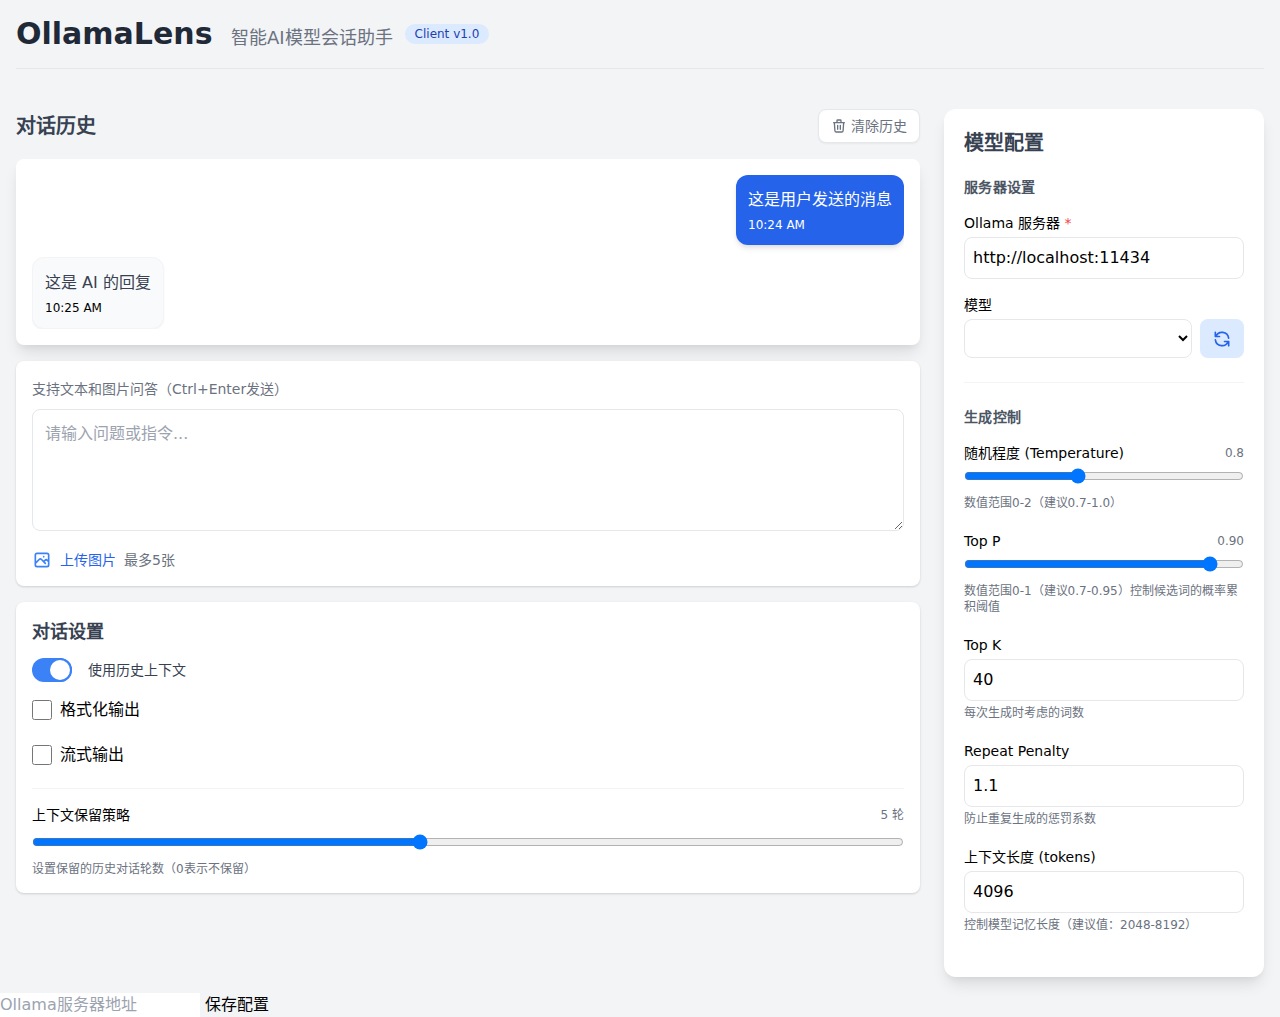
==== static/index.html @ 40a40742 "修改index.html的布局" ====
<!DOCTYPE html>
<html lang="zh-CN">
<head>
    <meta charset="UTF-8">
    <meta name="viewport" content="width=device-width, initial-scale=1.0, maximum-scale=5.0">
    <title>OllamaLens - 本地AI模型会话客户端</title>
    <link href="tailwind.min.css" rel="stylesheet">
    <link href="styles.css" rel="stylesheet">
</head>
<body class="bg-gray-100">
    <div class="container mx-auto p-4">
        <div class="mb-8 md:mb-10 space-y-2 border-b border-gray-200 pb-4">
            <div class="flex items-center gap-3">
                <h1 class="text-2xl md:text-3xl font-bold text-gray-800">
                    OllamaLens
                    <span class="text-sm md:text-lg font-normal text-gray-500 ml-2">
                        智能AI模型会话助手
                    </span>
                </h1>
                <span class="bg-blue-100 text-blue-800 text-xs font-medium px-2.5 py-0.5 rounded-full">
                    Client v1.0
                </span>
            </div>
        
        </div>

        <div class="flex flex-col md:flex-row gap-4 md:gap-6 main-container">
            <!-- 左侧聊天区域 -->
            <div class="flex-1 input-panel">
                <div class="flex justify-between items-center mb-3 md:mb-4">
                    <h2 class="text-xl font-semibold text-gray-700">对话历史</h2>
                    <button class="clear-history-btn flex items-center text-sm text-gray-500 hover:text-gray-600 bg-white px-3 py-1.5 rounded-lg border border-gray-200 shadow-sm transition-all">
                        <svg class="w-4 h-4 mr-1" fill="none" stroke="currentColor" viewBox="0 0 24 24">
                            <path stroke-linecap="round" stroke-linejoin="round" stroke-width="2" 
                                  d="M19 7l-.867 12.142A2 2 0 0116.138 21H7.862a2 2 0 01-1.995-1.858L5 7m5 4v6m4-6v6m1-10V4a1 1 0 00-1-1h-4a1 1 0 00-1 1v3M4 7h16"/>
                        </svg>
                        清除历史
                    </button>
                </div>
                
                <!-- 聊天历史记录 -->
                <div class="bg-white rounded-lg shadow-lg p-3 md:p-4 mb-3 md:mb-4 chat-history">
                    <div class="relative h-full overflow-hidden flex flex-col">
                        <!-- 用户消息 -->
                        <div class="flex-1 overflow-y-auto space-y-3">
                            <div class="flex flex-col items-end">
                                <div class="bg-blue-600 text-white rounded-xl p-3 max-w-[85%] shadow-md">
                                    <p class="leading-relaxed">这是用户发送的消息</p>
                                    <div class="text-xs text-blue-100/80 mt-1">10:24 AM</div>
                                </div>
                            </div>
                            
                            <!-- AI消息 -->
                            <div class="flex flex-col items-start">
                                <div class="bg-gray-50 border border-gray-100 rounded-xl p-3 max-w-[85%] shadow-sm">
                                    <p class="leading-relaxed text-gray-700">这是 AI 的回复</p>
                                    <div class="text-xs text-gray-500/80 mt-1">10:25 AM</div>
                                </div>
                            </div>
                        </div>
                    </div>
                </div>

                <!-- 输入区域 -->
                <div class="bg-white rounded-lg shadow p-4">
                    <div class="mb-2">
                        <span class="text-sm text-gray-500">支持文本和图片问答（Ctrl+Enter发送）</span>
                    </div>
                    <textarea 
                        class="w-full p-3 border rounded-lg focus:ring-2 focus:ring-blue-500 focus:border-blue-500" 
                        rows="4"
                        style="min-height: 100px; max-height: 300px; resize: vertical"
                        placeholder="请输入问题或指令..."></textarea>

                    <!-- 上传图片组件 -->
                    <div class="mt-3">
                        <div class="relative">
                            <input type="file" accept="image/*" class="opacity-0 absolute w-full h-full cursor-pointer">
                            <button class="flex items-center text-sm text-blue-600 hover:text-blue-700 transition-colors">
                                <svg class="w-5 h-5 mr-2 text-blue-500" fill="none" stroke="currentColor" viewBox="0 0 24 24">
                                    <path stroke-linecap="round" stroke-linejoin="round" stroke-width="2" 
                                          d="M4 16l4.586-4.586a2 2 0 012.828 0L16 16m-2-2l1.586-1.586a2 2 0 012.828 0L20 14m-6-6h.01M6 20h12a2 2 0 002-2V6a2 2 0 00-2-2H6a2 2 0 00-2 2v12a2 2 0 002 2z"/>
                                </svg>
                                上传图片
                                <span class="ml-2 text-sm text-gray-500">最多5张</span>
                            </button>
                        </div>
                    </div>
                </div>

                <!-- 对话设置区域 -->
                <div class="bg-white rounded-lg shadow p-4 mt-4">
                    <h3 class="text-lg font-semibold text-gray-700 mb-3">对话设置</h3>
                    <div class="space-y-4">
                        <div class="flex items-center space-x-2">
                            <div class="relative inline-block w-10 mr-2 align-middle select-none">
                                <input type="checkbox" id="historyToggle" checked
                                    class="toggle-checkbox absolute block w-6 h-6 rounded-full bg-white border-2 border-gray-300 appearance-none cursor-pointer transition-transform"
                                    style="transform: translateX(0);"/>
                                <label for="historyToggle" 
                                    class="toggle-label block overflow-hidden h-6 rounded-full bg-gray-300 cursor-pointer"></label>
                            </div>
                            <label for="historyToggle" class="text-sm text-gray-700">使用历史上下文</label>
                        </div>
                        <div>
                            <label class="inline-flex items-center">
                                <input type="checkbox" class="form-checkbox h-5 w-5 text-blue-600">
                                <span class="ml-2">格式化输出</span>
                            </label>
                        </div>
                        <div>
                            <label class="inline-flex items-center">
                                <input type="checkbox" class="form-checkbox h-5 w-5 text-blue-600">
                                <span class="ml-2">流式输出</span>
                            </label>
                        </div>
                        <div class="pt-4 border-t border-gray-100">
                            <div class="flex items-center justify-between mb-2">
                                <label class="text-sm font-medium">上下文保留策略</label>
                                <span class="text-xs text-gray-500" id="historyLengthDisplay">5 轮</span>
                            </div>
                            <input type="range" min="1" max="10" value="5" 
                                   class="w-full range-sm"
                                   oninput="document.getElementById('historyLengthDisplay').textContent = this.value + ' 轮'">
                            <div class="text-xs text-gray-500 mt-1">设置保留的历史对话轮数（0表示不保留）</div>
                        </div>
                    </div>
                </div>
            </div>

            <!-- 右侧配置区域 -->
            <div class="w-full md:w-80 config-panel">
                <div class="bg-white rounded-xl shadow-lg p-3 md:p-5">
                    <h2 class="text-lg md:text-xl font-semibold mb-3 md:mb-5 text-gray-700">模型配置</h2>
                    
                    <!-- 连接设置 -->
                    <div class="mb-6 space-y-4">
                        <h3 class="text-sm font-semibold text-gray-600 tracking-wide uppercase mb-3">服务器设置</h3>
                        <div class="space-y-4">
                            <div class="relative">
                                <label class="block text-sm font-medium mb-1">
                                    Ollama 服务器
                                    <span class="text-red-500">*</span>
                                </label>
                                <div class="relative">
                                    <input 
                                        type="text" 
                                        id="ollamaUrl"
                                        class="w-full p-2 border rounded-lg pr-12" 
                                        placeholder="例如：http://localhost:11434"
                                        value="http://localhost:11434"
                                        required
                                        oninput="toggleClearButton(this)"
                                        onblur="restoreDefault(this)">
                                    <button 
                                        class="absolute right-3 top-1/2 -translate-y-1/2 opacity-0 transition-opacity duration-200 hover:text-red-600" 
                                        onclick="clearOllamaUrl()"
                                        id="clearUrlBtn">
                                        <svg class="w-5 h-5" fill="none" stroke="currentColor" viewBox="0 0 24 24">
                                            <path stroke-linecap="round" stroke-linejoin="round" stroke-width="2" d="M6 18L18 6M6 6l12 12"/>
                                        </svg>
                                    </button>
                                </div>
                            </div>
                            <div class="relative">
                                <label class="block text-sm font-medium mb-1">模型</label>
                                <div class="flex gap-2">
                                    <select class="w-full p-2 border rounded-lg bg-white" id="modelSelect">
                                        <option value="" disabled selected>正在加载模型...</option>
                                    </select>
                                    <button 
                                        class="px-3 py-2 bg-blue-100 hover:bg-blue-200 text-blue-600 rounded-lg transition-colors"
                                        title="刷新模型列表"
                                        onclick="fetchModels()">
                                        <svg class="w-5 h-5" fill="none" stroke="currentColor" viewBox="0 0 24 24">
                                            <path stroke-linecap="round" stroke-linejoin="round" stroke-width="2" 
                                                d="M4 4v5h.582m15.356 2A8.001 8.001 0 004.582 9m0 0H9m11 11v-5h-.581m0 0a8.003 8.003 0 01-15.357-2m15.357 2H15"/>
                                        </svg>
                                    </button>
                                </div>
                            </div>
                        </div>
                    </div>

                    <!-- 生成参数 -->
                    <div class="border-t border-gray-100 pt-6 mb-6">
                        <h3 class="text-sm font-semibold text-gray-600 tracking-wide uppercase mb-4">生成控制</h3>
                        <div class="space-y-5">
                            <div>
                                <div class="flex justify-between items-center mb-1">
                                    <label class="block text-sm font-medium">随机程度 (Temperature)</label>
                                    <span class="text-xs text-gray-500" id="temperatureValue">0.8</span>
                                </div>
                                <input type="range" min="0" max="200" value="80" 
                                       class="w-full range-sm" 
                                       oninput="document.getElementById('temperatureValue').textContent = (this.value/100).toFixed(2)">
                                <div class="text-xs text-gray-500 mt-1">数值范围0-2（建议0.7-1.0）</div>
                            </div>
                            <div>
                                <div class="flex justify-between items-center mb-1">
                                    <label class="block text-sm font-medium">Top P</label>
                                    <span class="text-xs text-gray-500" id="topPValue">0.90</span>
                                </div>
                                <input type="range" min="0" max="100" value="90" 
                                       class="w-full range-sm"
                                       oninput="document.getElementById('topPValue').textContent = (this.value/100).toFixed(2)">
                                <div class="text-xs text-gray-500 mt-1">数值范围0-1（建议0.7-0.95）控制候选词的概率累积阈值</div>
                            </div>
                            <div>
                                <label class="block text-sm font-medium mb-1">Top K</label>
                                <input type="number" class="w-full p-2 border rounded-lg" value="40">
                                <div class="text-xs text-gray-500 mt-1">每次生成时考虑的词数</div>
                            </div>
                            <div>
                                <label class="block text-sm font-medium mb-1">Repeat Penalty</label>
                                <input type="number" step="0.1" class="w-full p-2 border rounded-lg" value="1.1">
                                <div class="text-xs text-gray-500 mt-1">防止重复生成的惩罚系数</div>
                            </div>
                            <div>
                                <label class="block text-sm font-medium mb-1">上下文长度 (tokens)</label>
                                <input type="number" class="w-full p-2 border rounded-lg" 
                                       value="4096" min="512" max="16384" step="512">
                                <div class="text-xs text-gray-500 mt-1">控制模型记忆长度（建议值：2048-8192）</div>
                            </div>
                        </div>
                    </div>
                </div>
            </div>
        </div>
    </div>
    <script src="axios.min.js"></script>

    <script src="lib.js"></script>
    <div class="config-panel">
        <input type="text" id="ollamaUrl" placeholder="Ollama服务器地址">
        <button onclick="saveConfig()">保存配置</button>
    </div>

    <script>
    // 页面加载时获取当前配置
    window.addEventListener('load', () => {
        fetch('/api/config/ollama')
            .then(r => r.json())
            .then(data => {
                document.getElementById('ollamaUrl').value = data.url || 'http://localhost:11434';
            });
    });

    // 保存配置
    function saveConfig() {
        const urlInput = document.getElementById('ollamaUrl');
        fetch('/api/config/ollama', {
            method: 'POST',
            headers: {
                'Content-Type': 'application/json',
            },
            body: JSON.stringify({ url: urlInput.value })
        })
        .then(r => r.json())
        .then(data => {
            alert('配置已保存');
            location.reload(); // 可选：重新加载页面使配置生效
        });
    }
    </script>
</body>
</html>
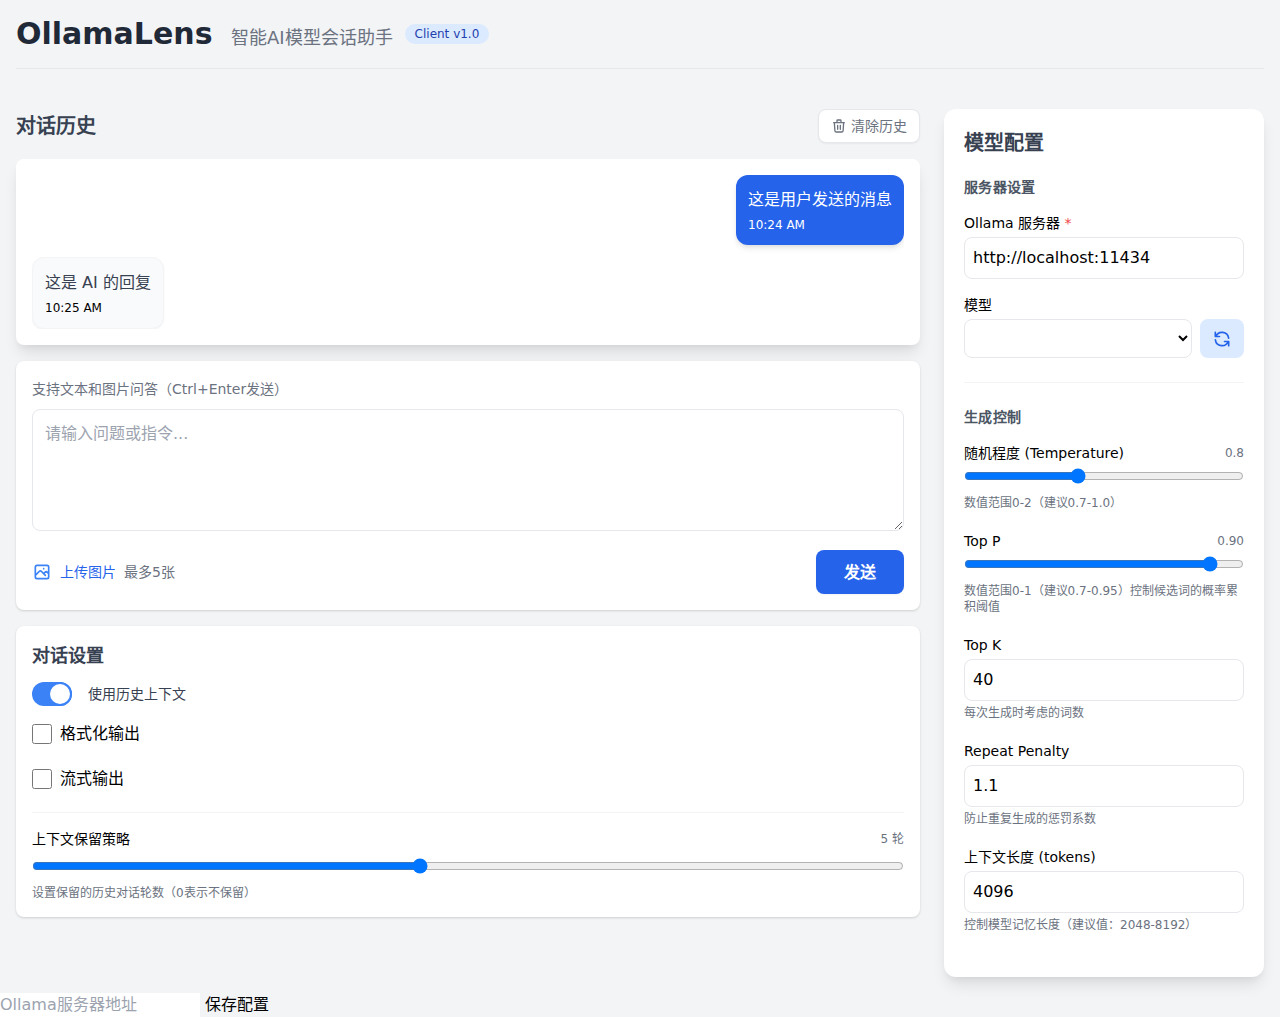
==== commit afaa3899: "html changes" ====
--- a/static/index.html
+++ b/static/index.html
@@ -72,19 +72,27 @@
                         style="min-height: 100px; max-height: 300px; resize: vertical"
                         placeholder="请输入问题或指令..."></textarea>
 
-                    <!-- 上传图片组件 -->
-                    <div class="mt-3">
-                        <div class="relative">
-                            <input type="file" accept="image/*" class="opacity-0 absolute w-full h-full cursor-pointer">
-                            <button class="flex items-center text-sm text-blue-600 hover:text-blue-700 transition-colors">
-                                <svg class="w-5 h-5 mr-2 text-blue-500" fill="none" stroke="currentColor" viewBox="0 0 24 24">
-                                    <path stroke-linecap="round" stroke-linejoin="round" stroke-width="2" 
-                                          d="M4 16l4.586-4.586a2 2 0 012.828 0L16 16m-2-2l1.586-1.586a2 2 0 012.828 0L20 14m-6-6h.01M6 20h12a2 2 0 002-2V6a2 2 0 00-2-2H6a2 2 0 00-2 2v12a2 2 0 002 2z"/>
-                                </svg>
-                                上传图片
-                                <span class="ml-2 text-sm text-gray-500">最多5张</span>
-                            </button>
-                        </div>
+                    <!-- 操作按钮区域 -->
+                    <div class="mt-3 flex flex-col md:flex-row justify-between items-start md:items-center gap-2">
+                        <!-- 上传图片按钮 -->
+                        <div class="flex flex-col md:flex-row items-start md:items-center gap-2 w-full md:w-auto">
+                            <div class="relative">
+                                <input type="file" accept="image/*" class="opacity-0 absolute w-full h-full cursor-pointer">
+                                <button class="flex items-center text-sm text-blue-600 hover:text-blue-700 transition-colors">
+                                    <svg class="w-5 h-5 mr-2 text-blue-500" fill="none" stroke="currentColor" viewBox="0 0 24 24">
+                                        <path stroke-linecap="round" stroke-linejoin="round" stroke-width="2" 
+                                              d="M4 16l4.586-4.586a2 2 0 012.828 0L16 16m-2-2l1.586-1.586a2 2 0 012.828 0L20 14m-6-6h.01M6 20h12a2 2 0 002-2V6a2 2 0 00-2-2H6a2 2 0 00-2 2v12a2 2 0 002 2z"/>
+                                    </svg>
+                                    上传图片
+                                    <span class="ml-2 text-sm text-gray-500">最多5张</span>
+                                </button>
+                            </div>
+                        </div>
+
+                        <!-- 发送按钮 -->
+                        <button class="w-full md:w-auto bg-blue-600 hover:bg-blue-700 text-white font-semibold py-2 px-4 md:py-2.5 md:px-7 rounded-lg transition-all active:scale-95 shadow-sm md:ml-auto">
+                            <span class="relative top-px">发送</span>
+                        </button>
                     </div>
                 </div>
 
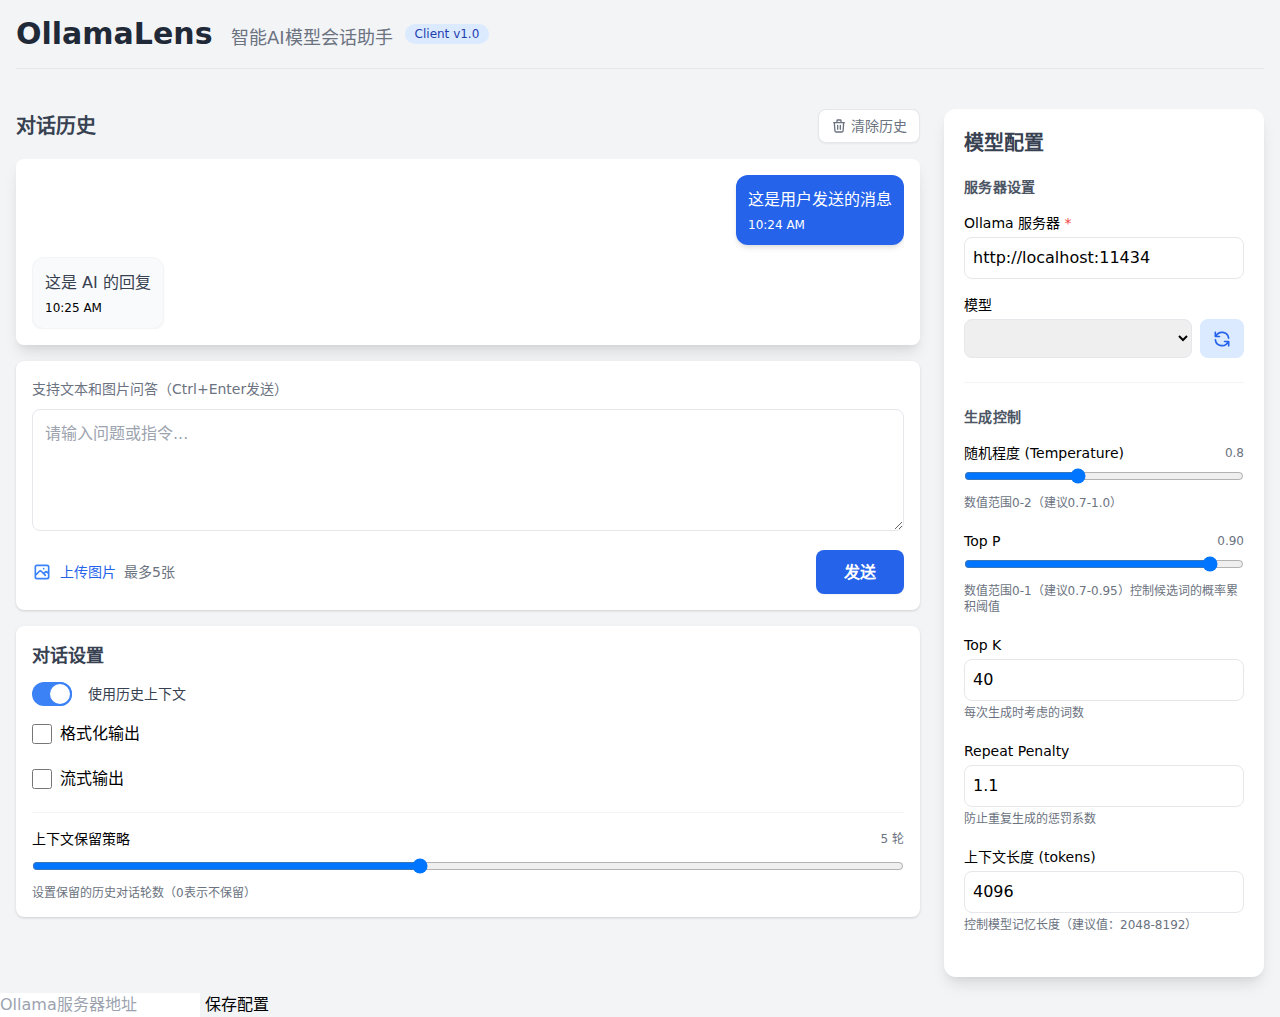
==== commit b74635d3: "js file changes" ====
--- a/static/index.html
+++ b/static/index.html
@@ -78,6 +78,7 @@
                         <div class="flex flex-col md:flex-row items-start md:items-center gap-2 w-full md:w-auto">
                             <div class="relative">
                                 <input type="file" accept="image/*" class="opacity-0 absolute w-full h-full cursor-pointer">
+                                <div class="preview-container"></div>
                                 <button class="flex items-center text-sm text-blue-600 hover:text-blue-700 transition-colors">
                                     <svg class="w-5 h-5 mr-2 text-blue-500" fill="none" stroke="currentColor" viewBox="0 0 24 24">
                                         <path stroke-linecap="round" stroke-linejoin="round" stroke-width="2" 
@@ -90,7 +91,7 @@
                         </div>
 
                         <!-- 发送按钮 -->
-                        <button class="w-full md:w-auto bg-blue-600 hover:bg-blue-700 text-white font-semibold py-2 px-4 md:py-2.5 md:px-7 rounded-lg transition-all active:scale-95 shadow-sm md:ml-auto">
+                        <button class="w-full md:w-auto bg-blue-600 hover:bg-blue-700 text-white font-semibold py-2 px-4 md:py-2.5 md:px-7 rounded-lg transition-all active:scale-95 shadow-sm md:ml-auto send-button">
                             <span class="relative top-px">发送</span>
                         </button>
                     </div>
@@ -173,8 +174,8 @@
                             <div class="relative">
                                 <label class="block text-sm font-medium mb-1">模型</label>
                                 <div class="flex gap-2">
-                                    <select class="w-full p-2 border rounded-lg bg-white" id="modelSelect">
-                                        <option value="" disabled selected>正在加载模型...</option>
+                                    <select id="modelSelect" class="w-full p-2 border rounded-lg">
+                                        <!-- 动态填充选项 -->
                                     </select>
                                     <button 
                                         class="px-3 py-2 bg-blue-100 hover:bg-blue-200 text-blue-600 rounded-lg transition-colors"
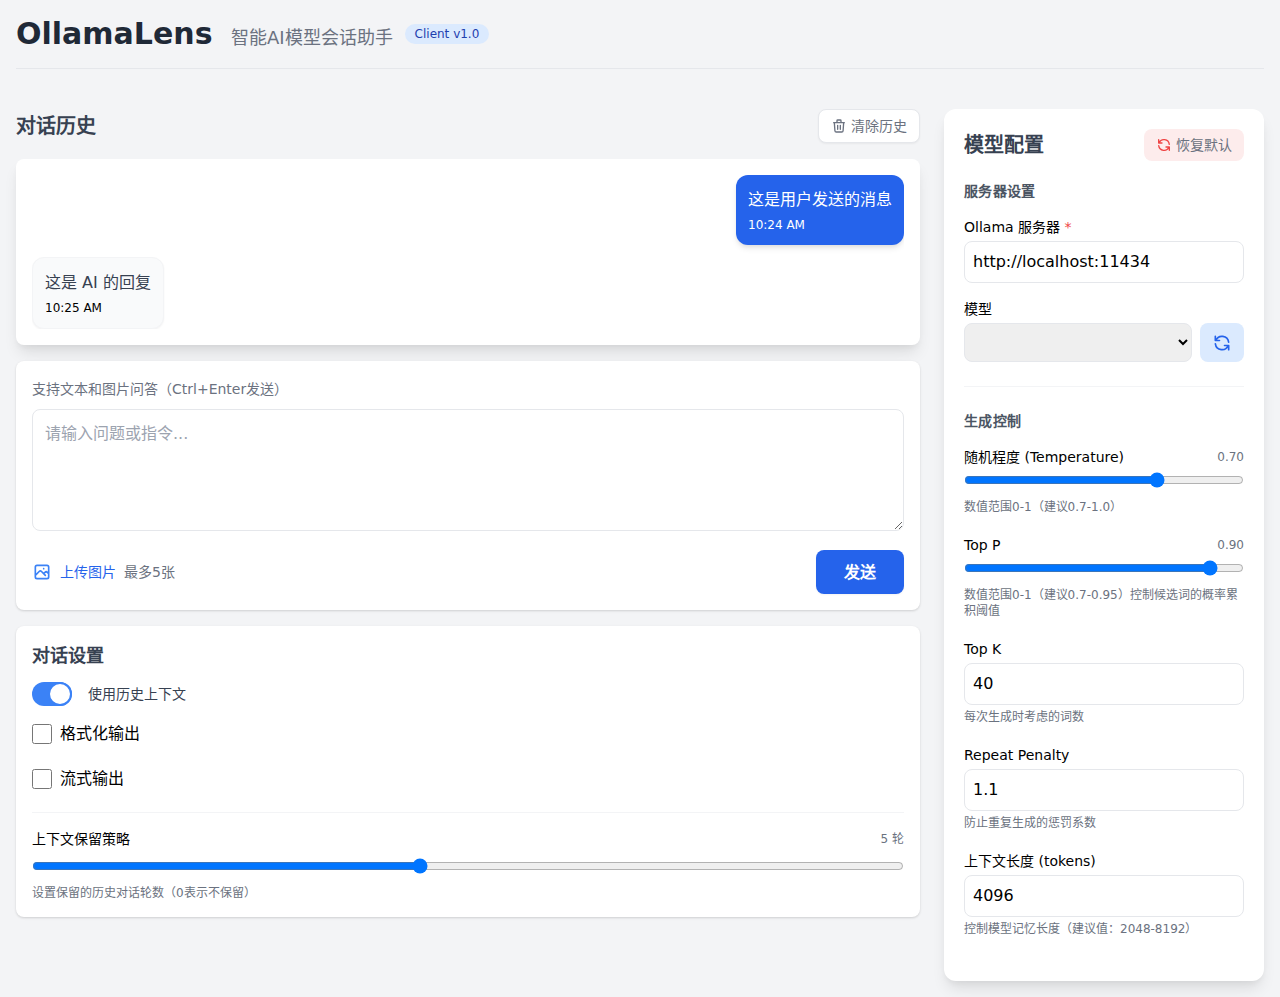
==== commit cb6f36f2: "ui changes" ====
--- a/static/index.html
+++ b/static/index.html
@@ -113,13 +113,13 @@
                         </div>
                         <div>
                             <label class="inline-flex items-center">
-                                <input type="checkbox" class="form-checkbox h-5 w-5 text-blue-600">
+                                <input type="checkbox" class="form-checkbox h-5 w-5 text-blue-600" name="formatOutput">
                                 <span class="ml-2">格式化输出</span>
                             </label>
                         </div>
                         <div>
                             <label class="inline-flex items-center">
-                                <input type="checkbox" class="form-checkbox h-5 w-5 text-blue-600">
+                                <input type="checkbox" class="form-checkbox h-5 w-5 text-blue-600" name="streamOutput">
                                 <span class="ml-2">流式输出</span>
                             </label>
                         </div>
@@ -129,7 +129,7 @@
                                 <span class="text-xs text-gray-500" id="historyLengthDisplay">5 轮</span>
                             </div>
                             <input type="range" min="1" max="10" value="5" 
-                                   class="w-full range-sm"
+                                   class="w-full range-sm" name="historyLength"
                                    oninput="document.getElementById('historyLengthDisplay').textContent = this.value + ' 轮'">
                             <div class="text-xs text-gray-500 mt-1">设置保留的历史对话轮数（0表示不保留）</div>
                         </div>
@@ -140,7 +140,17 @@
             <!-- 右侧配置区域 -->
             <div class="w-full md:w-80 config-panel">
                 <div class="bg-white rounded-xl shadow-lg p-3 md:p-5">
-                    <h2 class="text-lg md:text-xl font-semibold mb-3 md:mb-5 text-gray-700">模型配置</h2>
+                    <div class="flex justify-between items-center mb-3 md:mb-5">
+                        <h2 class="text-lg md:text-xl font-semibold text-gray-700">模型配置</h2>
+                        <button class="reset-defaults-btn flex items-center text-sm text-gray-500 hover:text-red-600 transition-colors"
+                                title="恢复所有设置为默认值">
+                            <svg class="w-4 h-4 mr-1" fill="none" stroke="currentColor" viewBox="0 0 24 24">
+                                <path stroke-linecap="round" stroke-linejoin="round" stroke-width="2" 
+                                      d="M4 4v5h.582m15.356 2A8.001 8.001 0 004.582 9m0 0H9m11 11v-5h-.581m0 0a8.003 8.003 0 01-15.357-2m15.357 2H15"/>
+                            </svg>
+                            恢复默认
+                        </button>
+                    </div>
                     
                     <!-- 连接设置 -->
                     <div class="mb-6 space-y-4">
@@ -200,10 +210,10 @@
                                     <label class="block text-sm font-medium">随机程度 (Temperature)</label>
                                     <span class="text-xs text-gray-500" id="temperatureValue">0.8</span>
                                 </div>
-                                <input type="range" min="0" max="200" value="80" 
-                                       class="w-full range-sm" 
+                                <input type="range" min="0" max="100" value="70" 
+                                       class="w-full range-sm" name="temperature"
                                        oninput="document.getElementById('temperatureValue').textContent = (this.value/100).toFixed(2)">
-                                <div class="text-xs text-gray-500 mt-1">数值范围0-2（建议0.7-1.0）</div>
+                                <div class="text-xs text-gray-500 mt-1">数值范围0-1（建议0.7-1.0）</div>
                             </div>
                             <div>
                                 <div class="flex justify-between items-center mb-1">
@@ -211,24 +221,26 @@
                                     <span class="text-xs text-gray-500" id="topPValue">0.90</span>
                                 </div>
                                 <input type="range" min="0" max="100" value="90" 
-                                       class="w-full range-sm"
+                                       class="w-full range-sm" name="topP"
                                        oninput="document.getElementById('topPValue').textContent = (this.value/100).toFixed(2)">
                                 <div class="text-xs text-gray-500 mt-1">数值范围0-1（建议0.7-0.95）控制候选词的概率累积阈值</div>
                             </div>
                             <div>
                                 <label class="block text-sm font-medium mb-1">Top K</label>
-                                <input type="number" class="w-full p-2 border rounded-lg" value="40">
+                                <input type="number" class="w-full p-2 border rounded-lg" 
+                                       value="40" min="1" max="100" step="1" name="topK">
                                 <div class="text-xs text-gray-500 mt-1">每次生成时考虑的词数</div>
                             </div>
                             <div>
                                 <label class="block text-sm font-medium mb-1">Repeat Penalty</label>
-                                <input type="number" step="0.1" class="w-full p-2 border rounded-lg" value="1.1">
+                                <input type="number" class="w-full p-2 border rounded-lg" 
+                                       value="1.1" min="1.0" max="2.0" step="0.1" name="repeatPenalty">
                                 <div class="text-xs text-gray-500 mt-1">防止重复生成的惩罚系数</div>
                             </div>
                             <div>
                                 <label class="block text-sm font-medium mb-1">上下文长度 (tokens)</label>
                                 <input type="number" class="w-full p-2 border rounded-lg" 
-                                       value="4096" min="512" max="16384" step="512">
+                                       value="4096" min="512" max="16384" step="512" name="contextLength">
                                 <div class="text-xs text-gray-500 mt-1">控制模型记忆长度（建议值：2048-8192）</div>
                             </div>
                         </div>
@@ -238,39 +250,6 @@
         </div>
     </div>
     <script src="axios.min.js"></script>
-
     <script src="lib.js"></script>
-    <div class="config-panel">
-        <input type="text" id="ollamaUrl" placeholder="Ollama服务器地址">
-        <button onclick="saveConfig()">保存配置</button>
-    </div>
-
-    <script>
-    // 页面加载时获取当前配置
-    window.addEventListener('load', () => {
-        fetch('/api/config/ollama')
-            .then(r => r.json())
-            .then(data => {
-                document.getElementById('ollamaUrl').value = data.url || 'http://localhost:11434';
-            });
-    });
-
-    // 保存配置
-    function saveConfig() {
-        const urlInput = document.getElementById('ollamaUrl');
-        fetch('/api/config/ollama', {
-            method: 'POST',
-            headers: {
-                'Content-Type': 'application/json',
-            },
-            body: JSON.stringify({ url: urlInput.value })
-        })
-        .then(r => r.json())
-        .then(data => {
-            alert('配置已保存');
-            location.reload(); // 可选：重新加载页面使配置生效
-        });
-    }
-    </script>
 </body>
 </html> --- a/static/styles.css
+++ b/static/styles.css
@@ -53,4 +53,27 @@
 #ollamaUrl:not([value="http://localhost:11434"]) + #clearUrlBtn {
     opacity: 1;
     pointer-events: auto;
+}
+
+/* 重置按钮样式 */
+.reset-defaults-btn {
+    padding: 6px 12px;
+    border-radius: 8px;
+    background: rgba(239, 68, 68, 0.1);
+    transition: all 0.2s ease;
+}
+
+.reset-defaults-btn:hover {
+    background: rgba(239, 68, 68, 0.2);
+    color: #ef4444;
+    transform: translateY(-1px);
+    box-shadow: 0 2px 4px rgba(0,0,0,0.1);
+}
+
+.reset-defaults-btn:active {
+    transform: translateY(0);
+}
+
+.reset-defaults-btn svg {
+    stroke: #ef4444;
 } 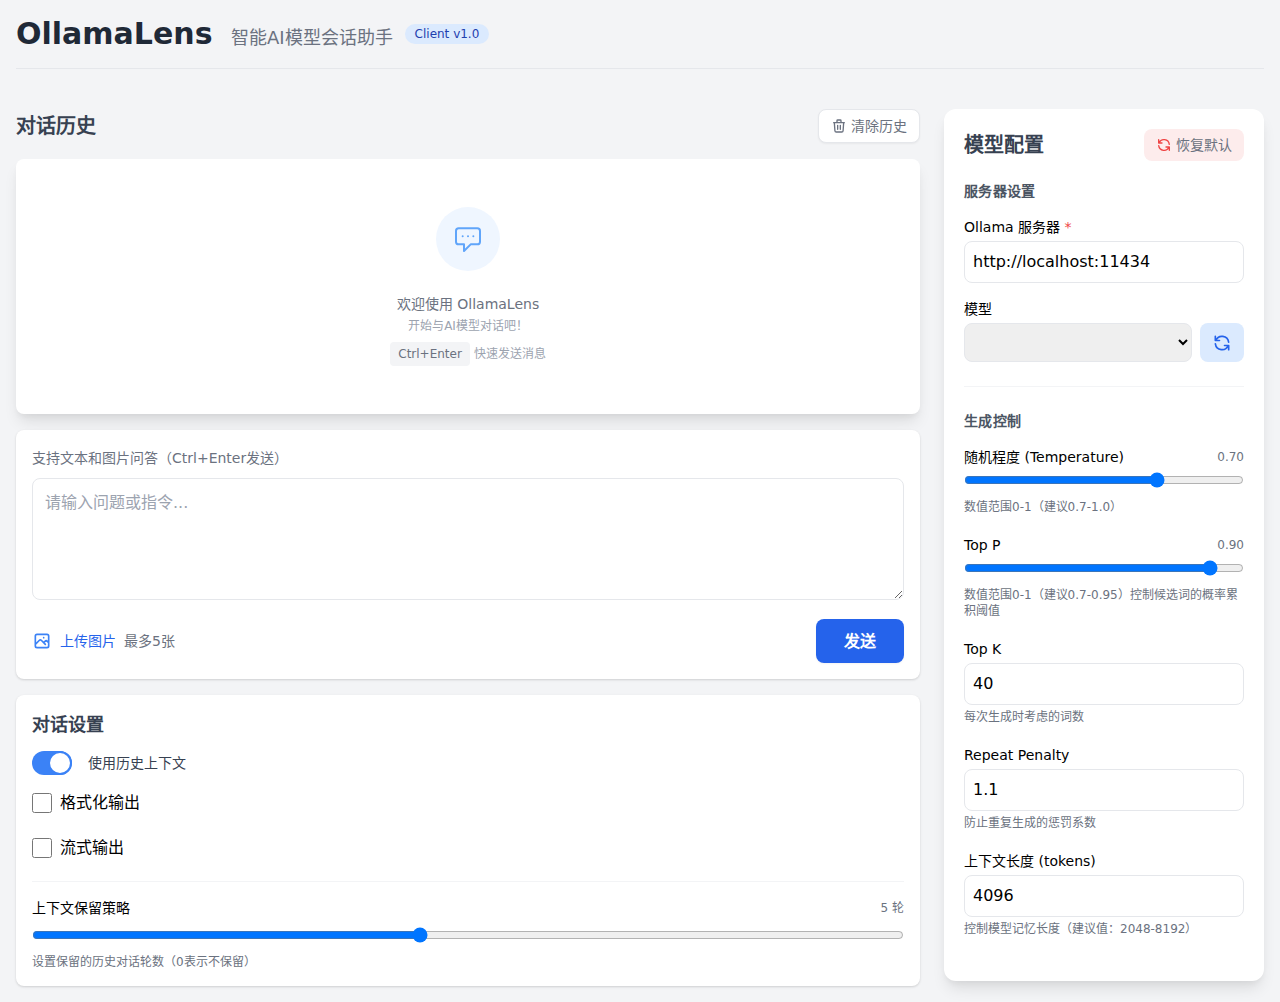
==== commit 452d1e3c: "update the display logic" ====
--- a/static/index.html
+++ b/static/index.html
@@ -43,19 +43,19 @@
                     <div class="relative h-full overflow-hidden flex flex-col">
                         <!-- 用户消息 -->
                         <div class="flex-1 overflow-y-auto space-y-3">
-                            <div class="flex flex-col items-end">
-                                <div class="bg-blue-600 text-white rounded-xl p-3 max-w-[85%] shadow-md">
-                                    <p class="leading-relaxed">这是用户发送的消息</p>
-                                    <div class="text-xs text-blue-100/80 mt-1">10:24 AM</div>
-                                </div>
-                            </div>
-                            
-                            <!-- AI消息 -->
-                            <div class="flex flex-col items-start">
-                                <div class="bg-gray-50 border border-gray-100 rounded-xl p-3 max-w-[85%] shadow-sm">
-                                    <p class="leading-relaxed text-gray-700">这是 AI 的回复</p>
-                                    <div class="text-xs text-gray-500/80 mt-1">10:25 AM</div>
-                                </div>
+                            <div class="text-center py-8 welcome-message">
+                                <div class="mb-4 inline-block rounded-full bg-blue-50 p-4">
+                                    <svg class="w-8 h-8 text-blue-400" fill="none" stroke="currentColor" viewBox="0 0 24 24">
+                                        <path stroke-linecap="round" stroke-linejoin="round" stroke-width="1.5" 
+                                              d="M8 10h.01M12 10h.01M16 10h.01M9 16H5a2 2 0 01-2-2V6a2 2 0 012-2h14a2 2 0 012 2v8a2 2 0 01-2 2h-5l-5 5v-5z"/>
+                                    </svg>
+                                </div>
+                                <h3 class="text-gray-500 text-sm font-medium">欢迎使用 OllamaLens</h3>
+                                <p class="text-xs text-gray-400 mt-1">开始与AI模型对话吧！</p>
+                                <p class="text-xs text-gray-400 mt-2">
+                                    <span class="inline-block bg-gray-100 rounded px-2 py-1 text-gray-500">Ctrl+Enter</span> 
+                                    快速发送消息
+                                </p>
                             </div>
                         </div>
                     </div>
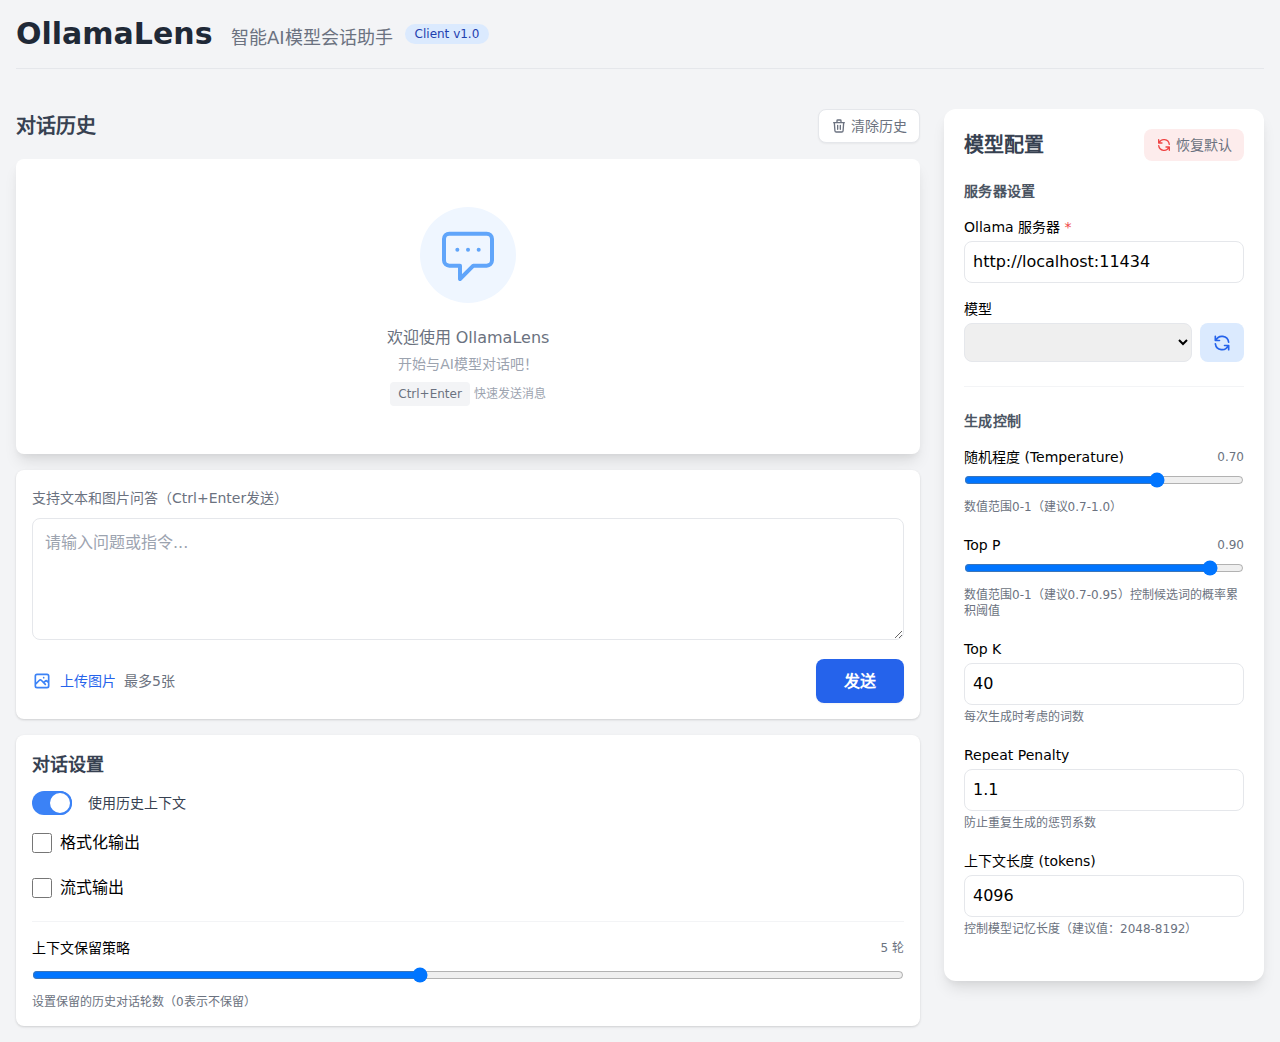
==== commit d3798ee2: "ui修改" ====
--- a/static/index.html
+++ b/static/index.html
@@ -45,13 +45,13 @@
                         <div class="flex-1 overflow-y-auto space-y-3">
                             <div class="text-center py-8 welcome-message">
                                 <div class="mb-4 inline-block rounded-full bg-blue-50 p-4">
-                                    <svg class="w-8 h-8 text-blue-400" fill="none" stroke="currentColor" viewBox="0 0 24 24">
+                                    <svg class="w-12 h-12 md:w-16 md:h-16 text-blue-400" fill="none" stroke="currentColor" viewBox="0 0 24 24">
                                         <path stroke-linecap="round" stroke-linejoin="round" stroke-width="1.5" 
                                               d="M8 10h.01M12 10h.01M16 10h.01M9 16H5a2 2 0 01-2-2V6a2 2 0 012-2h14a2 2 0 012 2v8a2 2 0 01-2 2h-5l-5 5v-5z"/>
                                     </svg>
                                 </div>
-                                <h3 class="text-gray-500 text-sm font-medium">欢迎使用 OllamaLens</h3>
-                                <p class="text-xs text-gray-400 mt-1">开始与AI模型对话吧！</p>
+                                <h3 class="text-gray-500 text-sm md:text-base font-medium">欢迎使用 OllamaLens</h3>
+                                <p class="text-xs md:text-sm text-gray-400 mt-1">开始与AI模型对话吧！</p>
                                 <p class="text-xs text-gray-400 mt-2">
                                     <span class="inline-block bg-gray-100 rounded px-2 py-1 text-gray-500">Ctrl+Enter</span> 
                                     快速发送消息
--- a/static/styles.css
+++ b/static/styles.css
@@ -18,16 +18,27 @@
 @media (max-width: 768px) {
     .main-container {
         flex-direction: column;
+        gap: 1rem;
     }
     .config-panel {
         width: 100%;
-        margin-top: 1.5rem;
+        margin-top: 1rem;
     }
     .chat-history {
-        height: 50vh;
+        min-height: 40vh;
+        max-height: 60vh;
+        flex-grow: 1;
     }
     .input-panel {
         margin-bottom: 1rem;
+    }
+    .welcome-message {
+        padding-top: 1.5rem;
+        padding-bottom: 1.5rem;
+    }
+    .welcome-message svg {
+        width: 6rem;
+        height: 6rem;
     }
 }
 
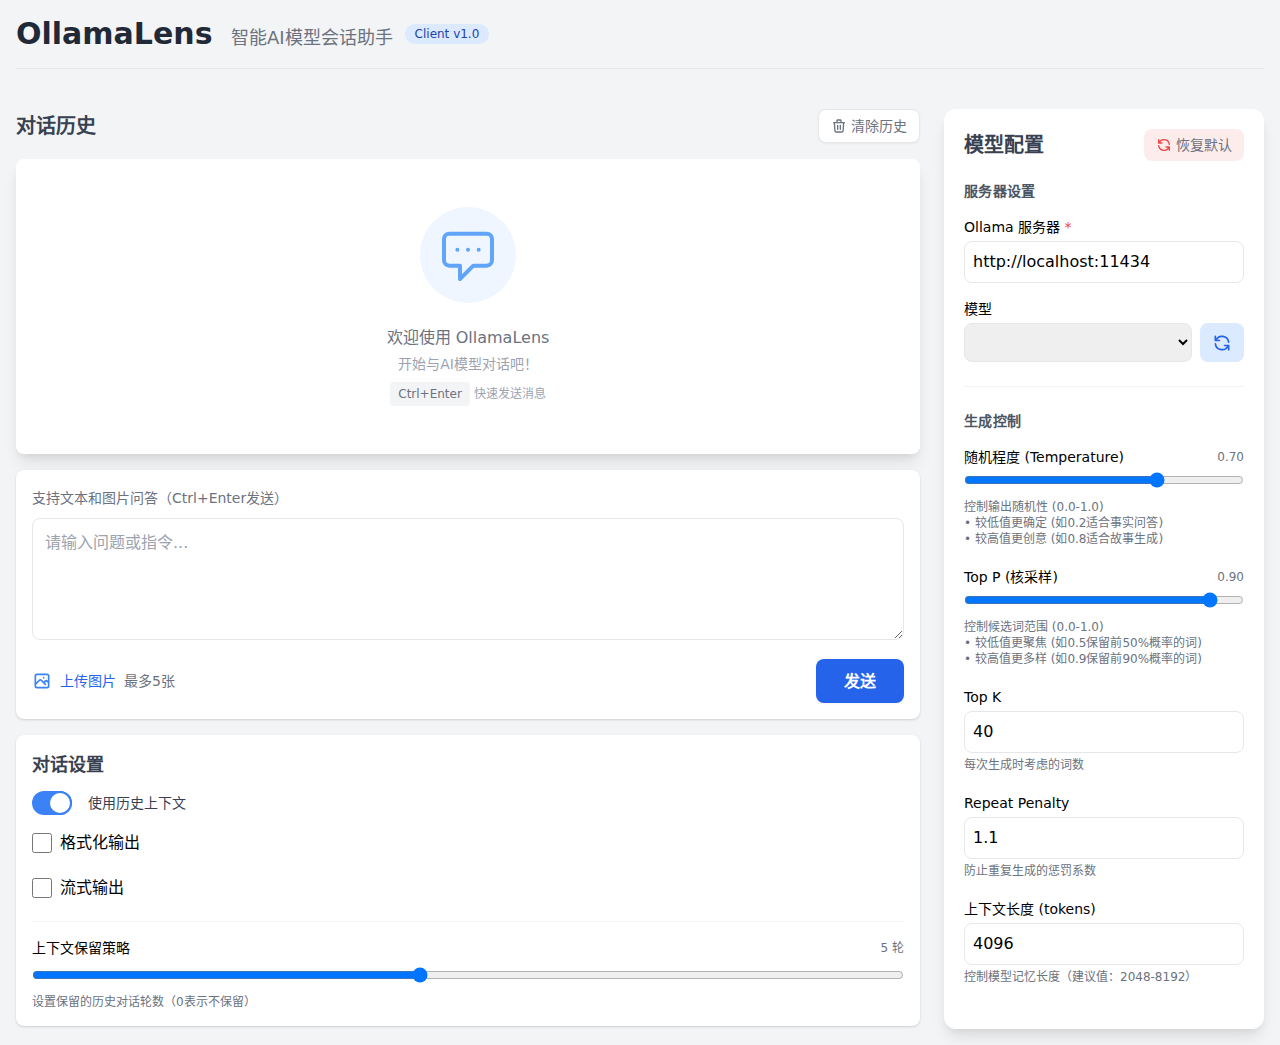
==== commit f8a27f8e: "update of web page" ====
--- a/static/index.html
+++ b/static/index.html
@@ -208,22 +208,30 @@
                             <div>
                                 <div class="flex justify-between items-center mb-1">
                                     <label class="block text-sm font-medium">随机程度 (Temperature)</label>
-                                    <span class="text-xs text-gray-500" id="temperatureValue">0.8</span>
+                                    <span class="text-xs text-gray-500" id="temperatureValue">0.70</span>
                                 </div>
                                 <input type="range" min="0" max="100" value="70" 
                                        class="w-full range-sm" name="temperature"
                                        oninput="document.getElementById('temperatureValue').textContent = (this.value/100).toFixed(2)">
-                                <div class="text-xs text-gray-500 mt-1">数值范围0-1（建议0.7-1.0）</div>
+                                <div class="text-xs text-gray-500 mt-1">
+                                    控制输出随机性 (0.0-1.0)<br>
+                                    • 较低值更确定 (如0.2适合事实问答)<br>
+                                    • 较高值更创意 (如0.8适合故事生成)
+                                </div>
                             </div>
                             <div>
                                 <div class="flex justify-between items-center mb-1">
-                                    <label class="block text-sm font-medium">Top P</label>
+                                    <label class="block text-sm font-medium">Top P (核采样)</label>
                                     <span class="text-xs text-gray-500" id="topPValue">0.90</span>
                                 </div>
                                 <input type="range" min="0" max="100" value="90" 
                                        class="w-full range-sm" name="topP"
                                        oninput="document.getElementById('topPValue').textContent = (this.value/100).toFixed(2)">
-                                <div class="text-xs text-gray-500 mt-1">数值范围0-1（建议0.7-0.95）控制候选词的概率累积阈值</div>
+                                <div class="text-xs text-gray-500 mt-1">
+                                    控制候选词范围 (0.0-1.0)<br>
+                                    • 较低值更聚焦 (如0.5保留前50%概率的词)<br>
+                                    • 较高值更多样 (如0.9保留前90%概率的词)
+                                </div>
                             </div>
                             <div>
                                 <label class="block text-sm font-medium mb-1">Top K</label>
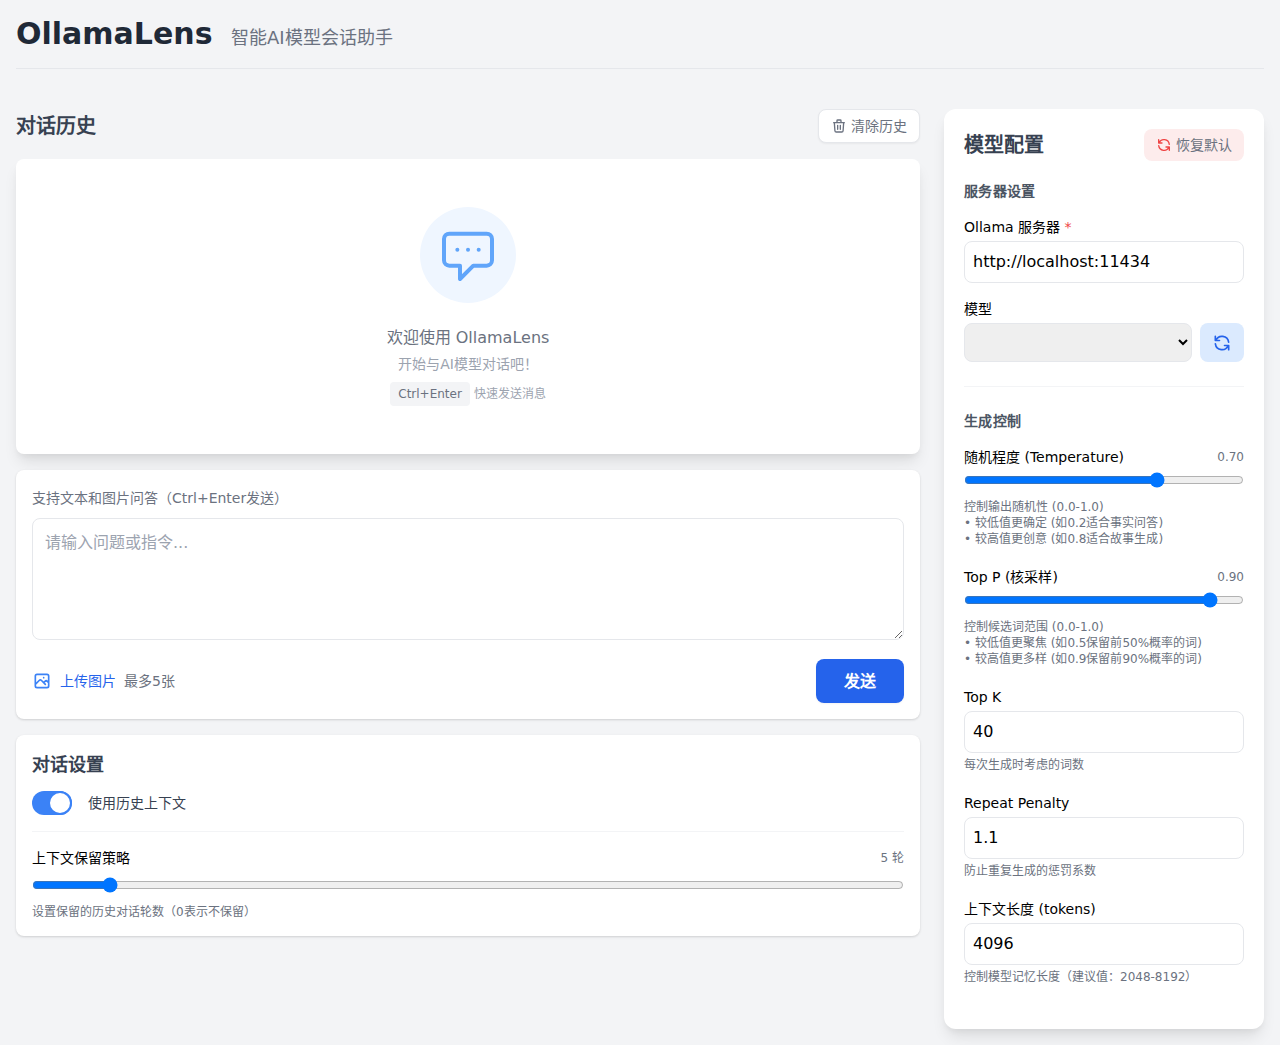
==== commit d1ceb606: "release文件和界面微调" ====
--- a/static/index.html
+++ b/static/index.html
@@ -17,9 +17,7 @@
                         智能AI模型会话助手
                     </span>
                 </h1>
-                <span class="bg-blue-100 text-blue-800 text-xs font-medium px-2.5 py-0.5 rounded-full">
-                    Client v1.0
-                </span>
+    
             </div>
         
         </div>
@@ -111,13 +109,13 @@
                             </div>
                             <label for="historyToggle" class="text-sm text-gray-700">使用历史上下文</label>
                         </div>
-                        <div>
+                        <div class="hidden">
                             <label class="inline-flex items-center">
                                 <input type="checkbox" class="form-checkbox h-5 w-5 text-blue-600" name="formatOutput">
                                 <span class="ml-2">格式化输出</span>
                             </label>
                         </div>
-                        <div>
+                        <div class="hidden">
                             <label class="inline-flex items-center">
                                 <input type="checkbox" class="form-checkbox h-5 w-5 text-blue-600" name="streamOutput">
                                 <span class="ml-2">流式输出</span>
@@ -128,7 +126,7 @@
                                 <label class="text-sm font-medium">上下文保留策略</label>
                                 <span class="text-xs text-gray-500" id="historyLengthDisplay">5 轮</span>
                             </div>
-                            <input type="range" min="1" max="10" value="5" 
+                            <input type="range" min="1" max="50" value="5" 
                                    class="w-full range-sm" name="historyLength"
                                    oninput="document.getElementById('historyLengthDisplay').textContent = this.value + ' 轮'">
                             <div class="text-xs text-gray-500 mt-1">设置保留的历史对话轮数（0表示不保留）</div>
